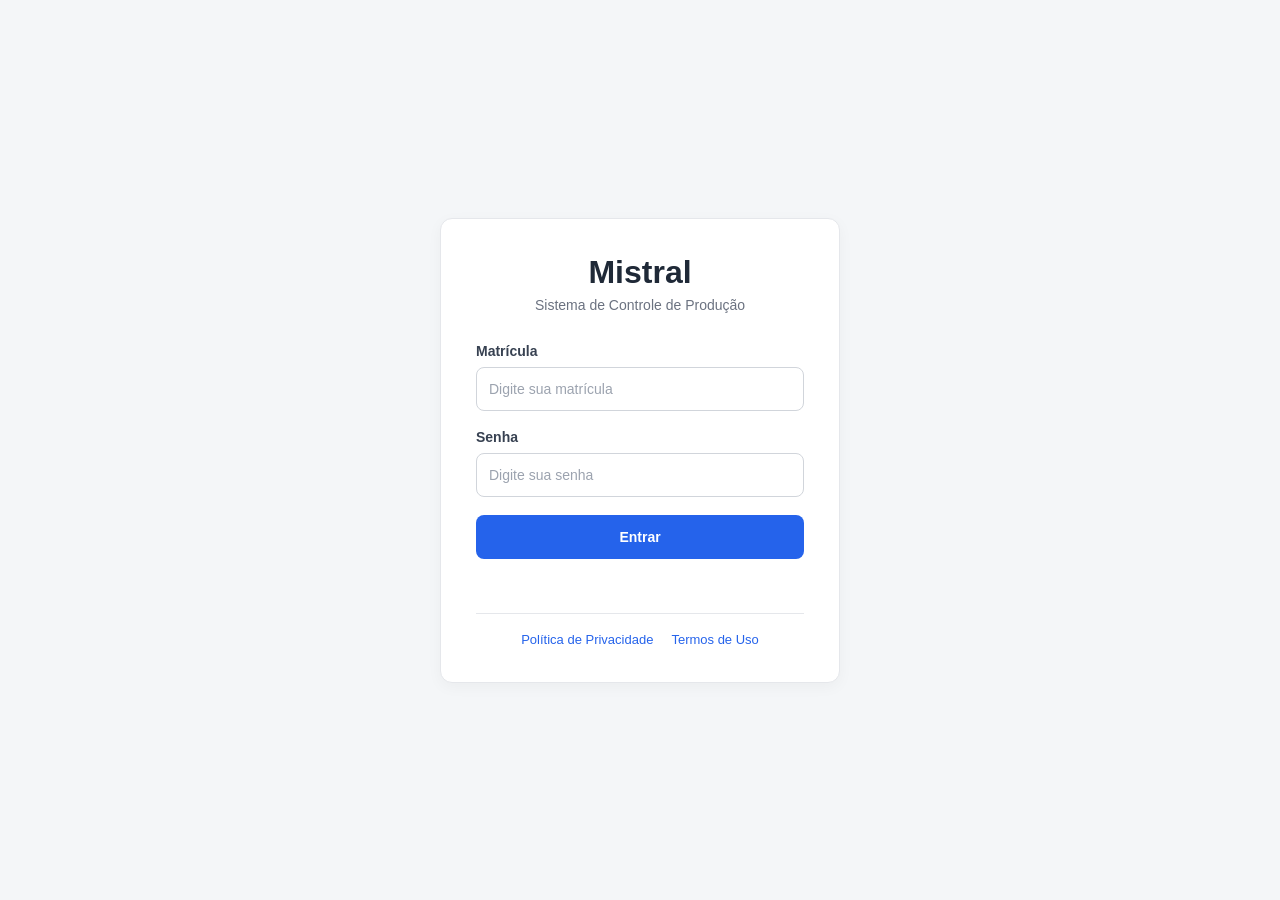
==== Front-end/html/feriados.html @ 5cb9f05c "envio do front end" ====
<!DOCTYPE html>
<html lang="pt-BR">
<head>
    <meta charset="UTF-8">
    <meta name="viewport" content="width=device-width, initial-scale=1.0">
    <title>Mistral - Feriados</title>
    <link rel="stylesheet" href="../css/feriados.css">
</head>

<body>

<header class="cabecalho">

    <div class="logo">
        <h1>Mistral</h1>
        <span>Feriados</span>
    </div>

    <div class="acoes-cabecalho">
        <a href="index.html">Início</a>
        <button id="botaoSair">Sair</button>
    </div>

</header>

<main class="conteudo">

    <section class="cabecalho-pagina">

        <h2>Consulta de feriados</h2>

        <p>
            Consulte os feriados de um determinado ano.
        </p>

    </section>

    <section class="cartao">

        <form id="formularioFeriado">

            <div class="campo">

                <label for="ano">Ano</label>

                <input
                    type="number"
                    id="ano"
                    min="1900"
                    max="2199"
                    value="2026"
                    required
                >

            </div>

            <button type="submit">
                Consultar feriados
            </button>

        </form>

        <p id="mensagem"></p>

    </section>

    <section class="cartao tabela-area">

        <div class="titulo-tabela">

            <div>
                <h3>Feriados</h3>

                <p>
                    Feriados encontrados para o ano informado.
                </p>
            </div>

        </div>

        <div class="tabela-container">

            <table>

                <thead>
                    <tr>
                        <th>Data</th>
                        <th>Nome</th>
                        <th>Tipo</th>
                        <th>Dia da semana</th>
                    </tr>
                </thead>

                <tbody id="listaFeriados">

                    <tr>
                        <td colspan="4">
                            Nenhum feriado carregado.
                        </td>
                    </tr>

                </tbody>

            </table>

        </div>

    </section>

</main>

<script src="../js/feriados.js"></script>

</body>
</html>
---- Front-end/css/feriados.css ----
* {
    margin: 0;
    padding: 0;
    box-sizing: border-box;
}

body {
    font-family: Arial, sans-serif;
    background: #f4f6f8;
    color: #1f2937;
    min-height: 100vh;
}

.cabecalho {
    width: 100%;
    min-height: 70px;
    background: #ffffff;
    border-bottom: 1px solid #e5e7eb;
    display: flex;
    align-items: center;
    justify-content: space-between;
    padding: 0 40px;
}

.logo {
    display: flex;
    align-items: center;
    gap: 12px;
}

.logo h1 {
    font-size: 26px;
    color: #1f2937;
}

.logo span {
    font-size: 14px;
    color: #6b7280;
}

.acoes-cabecalho {
    display: flex;
    align-items: center;
    gap: 20px;
}

.acoes-cabecalho a {
    text-decoration: none;
    color: #374151;
    font-size: 14px;
}

.acoes-cabecalho a:hover {
    color: #2563eb;
}

.acoes-cabecalho button {
    border: none;
    background: transparent;
    color: #dc2626;
    font-size: 14px;
    cursor: pointer;
}

.acoes-cabecalho button:hover {
    color: #b91c1c;
}

.conteudo {
    width: 100%;
    max-width: 1200px;
    margin: 0 auto;
    padding: 40px 20px 60px;
}

.cabecalho-pagina {
    margin-bottom: 30px;
}

.cabecalho-pagina h2 {
    font-size: 28px;
    margin-bottom: 8px;
    color: #1f2937;
}

.cabecalho-pagina p {
    font-size: 15px;
    color: #6b7280;
}

.cartao {
    background: #ffffff;
    border: 1px solid #e5e7eb;
    border-radius: 12px;
    padding: 28px;
    box-shadow: 0 4px 15px rgba(0, 0, 0, 0.04);
    margin-bottom: 25px;
}

.campo {
    margin-bottom: 18px;
}

.campo label {
    display: block;
    margin-bottom: 8px;
    font-size: 14px;
    font-weight: bold;
    color: #374151;
}

.campo input {
    width: 100%;
    max-width: 300px;
    height: 44px;
    padding: 0 12px;
    border: 1px solid #d1d5db;
    border-radius: 8px;
    background: #ffffff;
    color: #1f2937;
    font-size: 14px;
    outline: none;
}

.campo input:focus {
    border-color: #2563eb;
    box-shadow: 0 0 0 3px rgba(37, 99, 235, 0.12);
}

form button {
    min-height: 44px;
    padding: 0 20px;
    border: none;
    border-radius: 8px;
    background: #2563eb;
    color: #ffffff;
    font-size: 14px;
    font-weight: bold;
    cursor: pointer;
}

form button:hover {
    background: #1d4ed8;
}

#mensagem {
    min-height: 20px;
    margin-top: 15px;
    font-size: 13px;
}

.tabela-area {
    padding: 28px;
}

.titulo-tabela {
    margin-bottom: 20px;
}

.titulo-tabela h3 {
    font-size: 19px;
    margin-bottom: 6px;
}

.titulo-tabela p {
    color: #6b7280;
    font-size: 14px;
}

.tabela-container {
    width: 100%;
    overflow-x: auto;
}

table {
    width: 100%;
    border-collapse: collapse;
    min-width: 700px;
}

thead {
    background: #f9fafb;
}

th {
    text-align: left;
    padding: 14px 16px;
    border-bottom: 1px solid #e5e7eb;
    color: #374151;
    font-size: 13px;
}

td {
    padding: 15px 16px;
    border-bottom: 1px solid #e5e7eb;
    color: #4b5563;
    font-size: 14px;
}

tbody tr:hover {
    background: #f9fafb;
}

tbody tr:last-child td {
    border-bottom: none;
}

@media (max-width: 700px) {

    .cabecalho {
        padding: 18px 20px;
        flex-direction: column;
        align-items: flex-start;
        gap: 15px;
    }

    .logo {
        flex-direction: column;
        align-items: flex-start;
        gap: 4px;
    }

    .acoes-cabecalho {
        width: 100%;
        justify-content: space-between;
    }

    .conteudo {
        padding: 30px 15px 50px;
    }

    .cabecalho-pagina h2 {
        font-size: 24px;
    }

    .cartao {
        padding: 22px;
    }

    .campo input {
        max-width: none;
    }

    form button {
        width: 100%;
    }
}
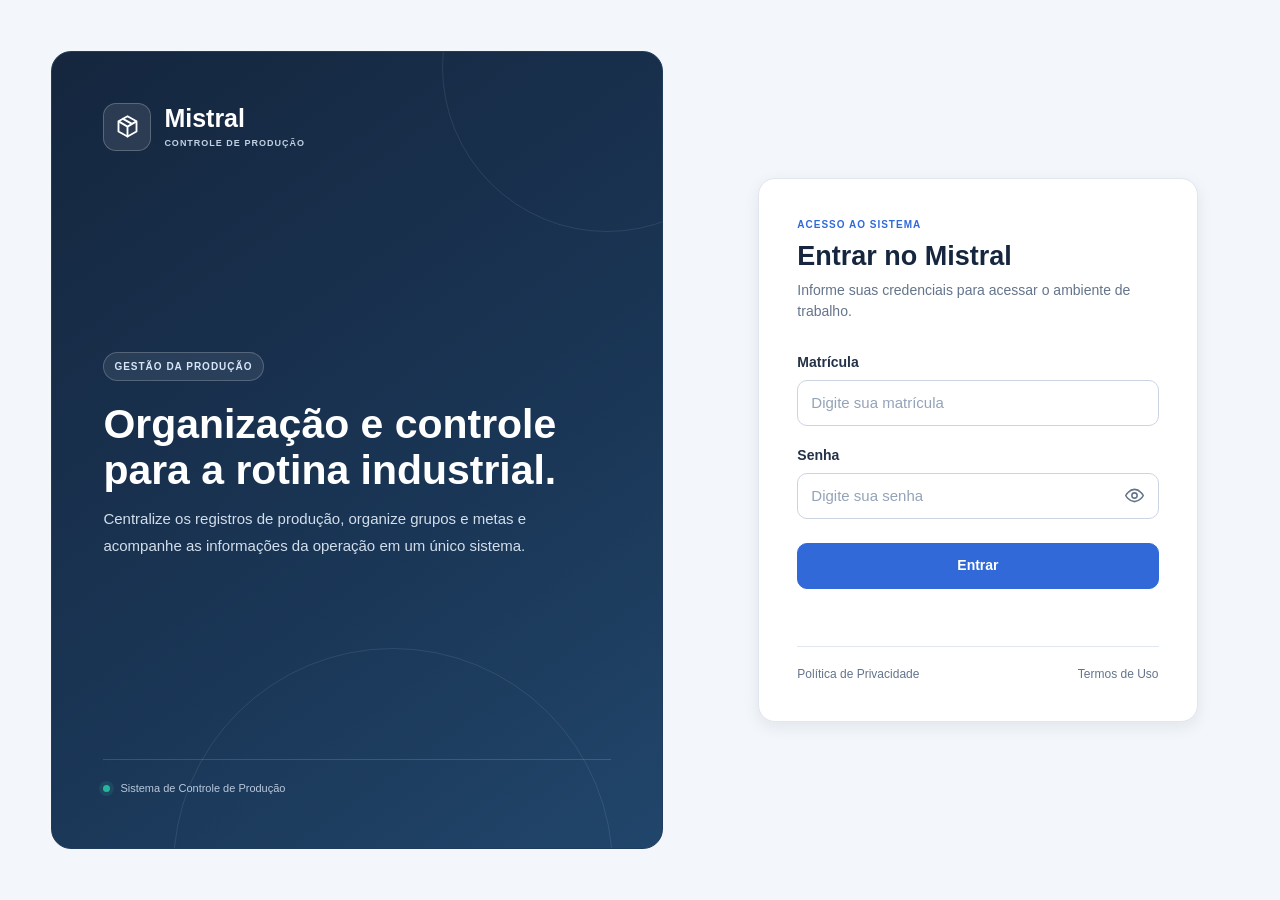
==== commit 39d914e1: "entrega 4 do dia 09/11" ====
--- a/Front-end/html/feriados.html
+++ b/Front-end/html/feriados.html
@@ -1,48 +1,64 @@
+
 <!DOCTYPE html>
 <html lang="pt-BR">
 <head>
     <meta charset="UTF-8">
     <meta name="viewport" content="width=device-width, initial-scale=1.0">
+    <meta name="theme-color" content="#15263E">
     <title>Mistral - Feriados</title>
+
+    <link rel="stylesheet" href="../css/global.css">
+    <link rel="stylesheet" href="../css/layout.css">
+    <link rel="stylesheet" href="../css/componentes.css">
     <link rel="stylesheet" href="../css/feriados.css">
 </head>
-
 <body>
-
 <header class="cabecalho">
-
     <div class="logo">
         <h1>Mistral</h1>
-        <span>Feriados</span>
+        <span>Consulta de Feriados</span>
     </div>
 
-    <div class="acoes-cabecalho">
+    <nav class="acoes-cabecalho" aria-label="Ações da página">
         <a href="index.html">Início</a>
-        <button id="botaoSair">Sair</button>
-    </div>
-
+        <a href="relatorios.html">Relatórios</a>
+        <button id="botaoSair" type="button">Sair</button>
+    </nav>
 </header>
 
-<main class="conteudo">
+<main class="conteudo conteudo-feriados">
+    <section class="cabecalho-feriados" aria-labelledby="tituloFeriados">
+        <div>
+            <span class="sobretitulo-feriados">CALENDÁRIO E PLANEJAMENTO</span>
+            <h2 id="tituloFeriados">Consulta de feriados</h2>
+            <p>Consulte os feriados de um ano e utilize essas informações no planejamento das atividades da fábrica.</p>
+        </div>
 
-    <section class="cabecalho-pagina">
-
-        <h2>Consulta de feriados</h2>
-
-        <p>
-            Consulte os feriados de um determinado ano.
-        </p>
-
+        <span class="contexto-feriados">
+            <span aria-hidden="true"></span>
+            Consulta anual
+        </span>
     </section>
 
-    <section class="cartao">
+    <section class="painel-consulta-feriados" aria-labelledby="tituloConsultaFeriados">
+        <div class="consulta-feriados-introducao">
+            <span class="icone-calendario-feriados" aria-hidden="true">
+                <svg viewBox="0 0 24 24">
+                    <rect x="3.5" y="5" width="17" height="15.5" rx="2" />
+                    <path d="M7.5 3v4M16.5 3v4M3.5 9.5h17M8 13h.01M12 13h.01M16 13h.01M8 16.5h.01M12 16.5h.01" />
+                </svg>
+            </span>
 
-        <form id="formularioFeriado">
+            <div>
+                <span class="consulta-feriados-etiqueta">PESQUISA POR ANO</span>
+                <h3 id="tituloConsultaFeriados">Selecione o ano</h3>
+                <p>Informe o ano desejado para consultar a relação de feriados disponível.</p>
+            </div>
+        </div>
 
-            <div class="campo">
-
-                <label for="ano">Ano</label>
-
+        <form id="formularioFeriado" class="formulario-feriados">
+            <div class="campo campo-ano-feriados">
+                <label for="ano">Ano de consulta</label>
                 <input
                     type="number"
                     id="ano"
@@ -51,37 +67,40 @@
                     value="2026"
                     required
                 >
-
             </div>
 
-            <button type="submit">
+            <button class="botao" type="submit">
                 Consultar feriados
+                <svg viewBox="0 0 24 24" aria-hidden="true">
+                    <path d="M5 12h14M13 6l6 6-6 6" />
+                </svg>
             </button>
-
         </form>
 
-        <p id="mensagem"></p>
-
+        <p id="mensagem" class="mensagem mensagem-feriados" role="status" aria-live="polite"></p>
     </section>
 
-    <section class="cartao tabela-area">
-
-        <div class="titulo-tabela">
-
-            <div>
-                <h3>Feriados</h3>
-
-                <p>
-                    Feriados encontrados para o ano informado.
-                </p>
+    <section class="painel-resultado-feriados" aria-labelledby="tituloResultadoFeriados">
+        <div class="resultado-feriados-cabecalho">
+            <div class="resultado-feriados-titulo">
+                <span class="resultado-feriados-etiqueta">CALENDÁRIO CONSULTADO</span>
+                <h3 id="tituloResultadoFeriados">Feriados encontrados</h3>
+                <p>Relação de feriados retornada para o ano informado.</p>
             </div>
 
+            <span class="resultado-feriados-simbolo" aria-hidden="true">
+                <svg viewBox="0 0 24 24">
+                    <path d="M5 4.5h14a1.5 1.5 0 0 1 1.5 1.5v13H3.5V6A1.5 1.5 0 0 1 5 4.5Z" />
+                    <path d="M7.5 2.5v4M16.5 2.5v4M3.5 9.5h17M8 13h.01M12 13h.01M16 13h.01M8 16.5h.01M12 16.5h.01" />
+                </svg>
+            </span>
         </div>
 
-        <div class="tabela-container">
-
-            <table>
-
+        <div class="tabela-container tabela-feriados-container">
+            <table class="tabela-feriados">
+                <caption class="texto-acessivel">
+                    Feriados do ano consultado, com data, nome, tipo e dia da semana.
+                </caption>
                 <thead>
                     <tr>
                         <th>Data</th>
@@ -90,26 +109,17 @@
                         <th>Dia da semana</th>
                     </tr>
                 </thead>
-
                 <tbody id="listaFeriados">
-
                     <tr>
-                        <td colspan="4">
-                            Nenhum feriado carregado.
-                        </td>
+                        <td colspan="4">Nenhum feriado carregado.</td>
                     </tr>
-
                 </tbody>
-
             </table>
-
         </div>
-
     </section>
-
 </main>
 
 <script src="../js/feriados.js"></script>
-
+<script src="../js/layout.js"></script>
 </body>
-</html>+</html>
--- a/Front-end/css/global.css
+++ b/Front-end/css/global.css
@@ -0,0 +1,145 @@
+
+:root {
+    --cor-marinho: #15263E;
+    --cor-azul: #3169D9;
+    --cor-azul-hover: #2557BD;
+    --cor-verde-azulado: #0F8B78;
+
+    --cor-fundo: #F3F6FA;
+    --cor-superficie: #FFFFFF;
+    --cor-superficie-suave: #F8FAFD;
+
+    --cor-texto: #243247;
+    --cor-texto-secundario: #64748B;
+    --cor-texto-suave: #94A3B8;
+
+    --cor-borda: #E1E7EF;
+    --cor-borda-forte: #CBD5E1;
+
+    --cor-sucesso: #16836F;
+    --cor-sucesso-fundo: #E9F7F2;
+    --cor-erro: #C43D45;
+    --cor-erro-fundo: #FDEEEF;
+    --cor-aviso: #A96F18;
+    --cor-aviso-fundo: #FFF7E8;
+    --cor-info: #3169D9;
+    --cor-info-fundo: #EDF3FF;
+
+    --sombra-leve: 0 1px 3px rgba(21, 38, 62, 0.06);
+    --sombra-media: 0 5px 16px rgba(21, 38, 62, 0.08);
+    --sombra-elevada: 0 14px 34px rgba(21, 38, 62, 0.14);
+
+    --raio-pequeno: 6px;
+    --raio-padrao: 10px;
+    --raio-grande: 14px;
+    --raio-extra: 18px;
+
+    --espaco-1: 4px;
+    --espaco-2: 8px;
+    --espaco-3: 12px;
+    --espaco-4: 16px;
+    --espaco-5: 20px;
+    --espaco-6: 24px;
+    --espaco-7: 32px;
+    --espaco-8: 40px;
+
+    --fonte-principal: "Segoe UI", Arial, Helvetica, sans-serif;
+    --texto-pequeno: 12px;
+    --texto-secundario: 14px;
+    --texto-base: 15px;
+    --texto-subtitulo: 18px;
+    --texto-titulo: 24px;
+    --texto-destaque: 30px;
+
+    --largura-menu: 256px;
+    --altura-cabecalho: 76px;
+    --largura-conteudo: 1440px;
+
+    --transicao-padrao: 180ms ease;
+}
+
+*,
+*::before,
+*::after {
+    box-sizing: border-box;
+}
+
+html {
+    min-height: 100%;
+    scroll-behavior: smooth;
+}
+
+body {
+    min-height: 100vh;
+    margin: 0;
+    color: var(--cor-texto);
+    background: var(--cor-fundo);
+    font-family: var(--fonte-principal);
+    font-size: var(--texto-base);
+    line-height: 1.5;
+}
+
+button,
+input,
+select,
+textarea {
+    font: inherit;
+}
+
+button {
+    cursor: pointer;
+}
+
+button:disabled,
+input:disabled,
+select:disabled,
+textarea:disabled {
+    cursor: not-allowed;
+    opacity: 0.62;
+}
+
+a {
+    color: var(--cor-azul);
+    text-decoration: none;
+}
+
+a:hover {
+    color: var(--cor-azul-hover);
+}
+
+img,
+svg {
+    max-width: 100%;
+}
+
+[hidden] {
+    display: none !important;
+}
+
+.texto-acessivel {
+    position: absolute !important;
+    width: 1px !important;
+    height: 1px !important;
+    padding: 0 !important;
+    margin: -1px !important;
+    overflow: hidden !important;
+    clip: rect(0, 0, 0, 0) !important;
+    white-space: nowrap !important;
+    border: 0 !important;
+}
+
+:focus-visible {
+    outline: 3px solid rgba(49, 105, 217, 0.35);
+    outline-offset: 2px;
+}
+
+@media (prefers-reduced-motion: reduce) {
+    *,
+    *::before,
+    *::after {
+        scroll-behavior: auto !important;
+        transition-duration: 0.01ms !important;
+        animation-duration: 0.01ms !important;
+        animation-iteration-count: 1 !important;
+    }
+}
--- a/Front-end/css/layout.css
+++ b/Front-end/css/layout.css
@@ -0,0 +1,297 @@
+
+.mistral-app .app-layout {
+    min-height: 100vh;
+}
+
+.mistral-app .menu-lateral {
+    position: fixed;
+    z-index: 100;
+    inset: 0 auto 0 0;
+    display: flex;
+    flex-direction: column;
+    width: var(--largura-menu);
+    min-height: 100vh;
+    padding: 24px 16px 18px;
+    color: #FFFFFF;
+    background: var(--cor-marinho);
+}
+
+.mistral-app .menu-marca {
+    display: flex;
+    flex-direction: column;
+    gap: 2px;
+    padding: 2px 12px 22px;
+    border-bottom: 1px solid rgba(255, 255, 255, 0.13);
+}
+
+.mistral-app .menu-marca strong {
+    color: #FFFFFF;
+    font-size: 26px;
+    font-weight: 700;
+}
+
+.mistral-app .menu-marca span {
+    color: #AFC0D6;
+    font-size: 10px;
+    font-weight: 600;
+    letter-spacing: 1px;
+}
+
+.mistral-app .menu-navegacao {
+    display: flex;
+    flex-direction: column;
+    gap: 5px;
+    margin-top: 22px;
+}
+
+.mistral-app .menu-grupo-titulo {
+    margin: 18px 12px 6px;
+    color: #91A5C0;
+    font-size: 10px;
+    font-weight: 700;
+    letter-spacing: 1px;
+    text-transform: uppercase;
+}
+
+.mistral-app .menu-link {
+    position: relative;
+    display: flex;
+    align-items: center;
+    min-height: 44px;
+    padding: 10px 13px;
+    border-radius: var(--raio-padrao);
+    color: #D8E2EF;
+    font-size: var(--texto-secundario);
+    font-weight: 500;
+    transition: background var(--transicao-padrao), color var(--transicao-padrao);
+}
+
+.mistral-app .menu-link:hover {
+    color: #FFFFFF;
+    background: rgba(255, 255, 255, 0.09);
+}
+
+.mistral-app .menu-link.ativo {
+    color: #FFFFFF;
+    background: var(--cor-azul);
+    font-weight: 600;
+}
+
+.mistral-app .menu-link.ativo::before {
+    position: absolute;
+    top: 10px;
+    bottom: 10px;
+    left: 0;
+    width: 3px;
+    border-radius: 0 3px 3px 0;
+    background: #FFFFFF;
+    content: "";
+}
+
+.mistral-app .menu-rodape {
+    margin-top: auto;
+    padding: 16px 12px 0;
+    border-top: 1px solid rgba(255, 255, 255, 0.13);
+    color: #AFC0D6;
+    font-size: var(--texto-pequeno);
+}
+
+.mistral-app .app-principal {
+    min-width: 0;
+    min-height: 100vh;
+    margin-left: var(--largura-menu);
+}
+
+.mistral-app .cabecalho-global {
+    position: sticky;
+    z-index: 50;
+    top: 0;
+    display: flex;
+    align-items: center;
+    justify-content: space-between;
+    gap: 20px;
+    min-height: var(--altura-cabecalho);
+    padding: 12px 32px;
+    border-bottom: 1px solid var(--cor-borda);
+    background: rgba(255, 255, 255, 0.97);
+    box-shadow: var(--sombra-leve);
+    backdrop-filter: blur(10px);
+}
+
+.mistral-app .cabecalho-esquerda {
+    display: flex;
+    align-items: center;
+    gap: 12px;
+    min-width: 0;
+}
+
+.mistral-app .cabecalho-pagina-info h1 {
+    margin: 0;
+    color: var(--cor-marinho);
+    font-size: 19px;
+    font-weight: 700;
+}
+
+.mistral-app .cabecalho-pagina-info p {
+    margin: 2px 0 0;
+    color: var(--cor-texto-secundario);
+    font-size: var(--texto-pequeno);
+}
+
+.mistral-app .acoes-cabecalho {
+    display: flex;
+    align-items: center;
+    gap: 12px;
+}
+
+.mistral-app .identificacao-perfil {
+    color: var(--cor-texto-secundario);
+    font-size: var(--texto-pequeno);
+}
+
+.mistral-app .botao-menu-mobile,
+.mistral-app .menu-fundo {
+    display: none;
+}
+
+.mistral-app .conteudo {
+    width: 100%;
+    max-width: var(--largura-conteudo);
+    margin: 0 auto;
+    padding: 32px;
+}
+
+.mistral-publico .cabecalho-publico {
+    display: flex;
+    align-items: center;
+    justify-content: space-between;
+    min-height: 76px;
+    padding: 14px 24px;
+    border-bottom: 1px solid var(--cor-borda);
+    background: #FFFFFF;
+}
+
+.mistral-publico .cabecalho-publico h1 {
+    margin: 0;
+    color: var(--cor-marinho);
+    font-size: 25px;
+}
+
+.mistral-publico .cabecalho-publico p {
+    margin: 2px 0 0;
+    color: var(--cor-texto-secundario);
+    font-size: var(--texto-pequeno);
+}
+
+.mistral-publico .conteudo {
+    width: min(100% - 40px, 1040px);
+    margin: 32px auto;
+    padding: 0;
+}
+
+.mistral-publico .botao-secundario {
+    display: inline-flex;
+    align-items: center;
+    justify-content: center;
+    min-height: 38px;
+    padding: 8px 14px;
+    border: 1px solid var(--cor-borda-forte);
+    border-radius: var(--raio-padrao);
+    color: var(--cor-texto);
+    background: #FFFFFF;
+    font-size: var(--texto-secundario);
+    font-weight: 600;
+}
+
+.mistral-publico .botao-secundario:hover {
+    border-color: var(--cor-azul);
+    color: var(--cor-azul);
+}
+
+@media (max-width: 980px) {
+    :root {
+        --largura-menu: 232px;
+    }
+
+    .mistral-app .conteudo {
+        padding: 26px 22px;
+    }
+}
+
+@media (max-width: 760px) {
+    .mistral-app .menu-lateral {
+        z-index: 120;
+        transform: translateX(-100%);
+        transition: transform var(--transicao-padrao);
+    }
+
+    .mistral-app.menu-aberto .menu-lateral {
+        transform: translateX(0);
+    }
+
+    .mistral-app .menu-fundo {
+        position: fixed;
+        z-index: 110;
+        inset: 0;
+        display: block;
+        border: 0;
+        background: rgba(12, 24, 40, 0.48);
+        opacity: 0;
+        pointer-events: none;
+        transition: opacity var(--transicao-padrao);
+    }
+
+    .mistral-app.menu-aberto .menu-fundo {
+        opacity: 1;
+        pointer-events: auto;
+    }
+
+    .mistral-app .app-principal {
+        margin-left: 0;
+    }
+
+    .mistral-app .cabecalho-global {
+        min-height: 68px;
+        padding: 12px 18px;
+    }
+
+    .mistral-app .botao-menu-mobile {
+        display: inline-flex;
+        align-items: center;
+        justify-content: center;
+        width: 40px;
+        height: 40px;
+        padding: 0;
+        border: 1px solid var(--cor-borda);
+        border-radius: var(--raio-padrao);
+        color: var(--cor-marinho);
+        background: #FFFFFF;
+        font-size: 21px;
+    }
+
+    .mistral-app .conteudo {
+        padding: 22px 16px;
+    }
+}
+
+@media (max-width: 480px) {
+    .mistral-app .cabecalho-global {
+        padding: 12px;
+    }
+
+    .mistral-app .cabecalho-pagina-info h1 {
+        font-size: 16px;
+    }
+
+    .mistral-app .identificacao-perfil {
+        display: none;
+    }
+
+    .mistral-app .conteudo {
+        padding: 18px 12px;
+    }
+
+    .mistral-publico .cabecalho-publico {
+        padding: 14px 20px;
+    }
+}
--- a/Front-end/css/componentes.css
+++ b/Front-end/css/componentes.css
@@ -0,0 +1,497 @@
+
+.mistral-app h1,
+.mistral-app h2,
+.mistral-app h3,
+.mistral-app h4,
+.mistral-publico h1,
+.mistral-publico h2,
+.mistral-publico h3,
+.mistral-publico h4 {
+    color: var(--cor-marinho);
+    line-height: 1.3;
+}
+
+.mistral-app .introducao,
+.mistral-app .cabecalho-pagina,
+.mistral-app .apresentacao {
+    margin-bottom: 26px;
+}
+
+.mistral-app .introducao h2,
+.mistral-app .cabecalho-pagina h2,
+.mistral-app .apresentacao h2 {
+    margin: 0 0 7px;
+    font-size: 26px;
+}
+
+.mistral-app .introducao p,
+.mistral-app .cabecalho-pagina p,
+.mistral-app .apresentacao p,
+.mistral-app .descricao {
+    margin-top: 0;
+    color: var(--cor-texto-secundario);
+    line-height: 1.6;
+}
+
+.mistral-app .cartao,
+.mistral-publico .cartao {
+    min-width: 0;
+    margin-bottom: 22px;
+    padding: 24px;
+    border: 1px solid var(--cor-borda);
+    border-radius: var(--raio-grande);
+    background: var(--cor-superficie);
+    box-shadow: var(--sombra-leve);
+}
+
+.mistral-app .cartao h3,
+.mistral-app .cartao h4 {
+    margin-top: 0;
+}
+
+.mistral-app .campo {
+    display: flex;
+    flex-direction: column;
+    gap: 7px;
+    min-width: 0;
+    margin-bottom: 17px;
+}
+
+.mistral-app .campo label {
+    color: var(--cor-texto);
+    font-size: var(--texto-secundario);
+    font-weight: 600;
+}
+
+.mistral-app .campo input,
+.mistral-app .campo select,
+.mistral-app .campo textarea {
+    width: 100%;
+    min-width: 0;
+    min-height: 42px;
+    padding: 9px 12px;
+    border: 1px solid var(--cor-borda-forte);
+    border-radius: var(--raio-padrao);
+    color: var(--cor-texto);
+    background: #FFFFFF;
+    transition: border-color var(--transicao-padrao), box-shadow var(--transicao-padrao);
+}
+
+.mistral-app .campo textarea {
+    min-height: 100px;
+    resize: vertical;
+}
+
+.mistral-app .campo input:focus,
+.mistral-app .campo select:focus,
+.mistral-app .campo textarea:focus {
+    border-color: var(--cor-azul);
+    outline: 0;
+    box-shadow: 0 0 0 3px rgba(49, 105, 217, 0.12);
+}
+
+.mistral-app .campo input:disabled,
+.mistral-app .campo select:disabled,
+.mistral-app .campo textarea:disabled {
+    background: var(--cor-superficie-suave);
+}
+
+.mistral-app .campos,
+.mistral-app .filtros {
+    display: grid;
+    grid-template-columns: repeat(2, minmax(0, 1fr));
+    gap: 4px 20px;
+}
+
+.mistral-app .campos > *,
+.mistral-app .filtros > * {
+    min-width: 0;
+}
+
+.mistral-app .botao,
+.mistral-app button.botao,
+.mistral-app form button[type="submit"] {
+    display: inline-flex;
+    align-items: center;
+    justify-content: center;
+    gap: 8px;
+    min-height: 42px;
+    padding: 9px 17px;
+    border: 1px solid var(--cor-azul);
+    border-radius: var(--raio-padrao);
+    color: #FFFFFF;
+    background: var(--cor-azul);
+    font-size: var(--texto-secundario);
+    font-weight: 600;
+    transition: background var(--transicao-padrao), border-color var(--transicao-padrao), transform var(--transicao-padrao);
+}
+
+.mistral-app .botao:hover:not(:disabled),
+.mistral-app button.botao:hover:not(:disabled),
+.mistral-app form button[type="submit"]:hover:not(:disabled) {
+    border-color: var(--cor-azul-hover);
+    background: var(--cor-azul-hover);
+}
+
+.mistral-app .botao:active:not(:disabled) {
+    transform: translateY(1px);
+}
+
+.mistral-app .botao-secundario,
+.mistral-app button.botao-secundario {
+    display: inline-flex;
+    align-items: center;
+    justify-content: center;
+    gap: 8px;
+    min-height: 40px;
+    padding: 8px 15px;
+    border: 1px solid var(--cor-borda-forte);
+    border-radius: var(--raio-padrao);
+    color: var(--cor-texto);
+    background: #FFFFFF;
+    font-size: var(--texto-secundario);
+    font-weight: 600;
+    transition: border-color var(--transicao-padrao), background var(--transicao-padrao), color var(--transicao-padrao);
+}
+
+.mistral-app .botao-secundario:hover:not(:disabled),
+.mistral-app button.botao-secundario:hover:not(:disabled) {
+    border-color: var(--cor-azul);
+    color: var(--cor-azul);
+    background: var(--cor-superficie-suave);
+}
+
+.mistral-app .botao-sair {
+    min-height: 38px;
+    padding: 7px 13px;
+    border: 1px solid var(--cor-borda);
+    border-radius: var(--raio-padrao);
+    color: var(--cor-texto-secundario);
+    background: #FFFFFF;
+    font-size: var(--texto-secundario);
+    font-weight: 600;
+}
+
+.mistral-app .botao-sair:hover {
+    border-color: #F4C9CC;
+    color: var(--cor-erro);
+    background: var(--cor-erro-fundo);
+}
+
+.mistral-app #botaoAtualizar {
+    display: inline-flex;
+    align-items: center;
+    justify-content: center;
+    min-height: 40px;
+    padding: 8px 15px;
+    border: 1px solid var(--cor-borda-forte);
+    border-radius: var(--raio-padrao);
+    color: var(--cor-texto);
+    background: #FFFFFF;
+    font-size: var(--texto-secundario);
+    font-weight: 600;
+}
+
+.mistral-app #botaoAtualizar:hover:not(:disabled) {
+    border-color: var(--cor-azul);
+    color: var(--cor-azul);
+    background: var(--cor-superficie-suave);
+}
+
+.mistral-app #mensagem:not(.mensagem) {
+    margin-top: 12px;
+    padding: 11px 14px;
+    border-radius: var(--raio-padrao);
+    color: var(--cor-texto-secundario);
+    background: var(--cor-superficie-suave);
+    font-size: var(--texto-secundario);
+}
+
+.mistral-app .tabela-container {
+    width: 100%;
+    overflow-x: auto;
+    border: 1px solid var(--cor-borda);
+    border-radius: var(--raio-padrao);
+    background: #FFFFFF;
+}
+
+.mistral-app table {
+    width: 100%;
+    border-collapse: collapse;
+    border-spacing: 0;
+    font-size: var(--texto-secundario);
+}
+
+.mistral-app thead {
+    background: #F1F5FA;
+}
+
+.mistral-app th {
+    padding: 13px 14px;
+    border-bottom: 1px solid var(--cor-borda);
+    color: var(--cor-marinho);
+    font-size: var(--texto-pequeno);
+    font-weight: 700;
+    text-align: left;
+    white-space: nowrap;
+}
+
+.mistral-app td {
+    padding: 13px 14px;
+    border-bottom: 1px solid #EDF0F5;
+    color: var(--cor-texto);
+    vertical-align: middle;
+}
+
+.mistral-app tbody tr:hover {
+    background: #F7F9FC;
+}
+
+.mistral-app tbody tr:last-child td {
+    border-bottom: 0;
+}
+
+.mistral-app .resumos {
+    display: grid;
+    grid-template-columns: repeat(3, minmax(0, 1fr));
+    gap: 16px;
+    margin-bottom: 24px;
+}
+
+.mistral-app .resumo {
+    display: flex;
+    flex-direction: column;
+    gap: 7px;
+    min-width: 0;
+    padding: 19px;
+    border: 1px solid var(--cor-borda);
+    border-radius: var(--raio-grande);
+    background: #FFFFFF;
+    box-shadow: var(--sombra-leve);
+}
+
+.mistral-app .resumo span {
+    color: var(--cor-texto-secundario);
+    font-size: var(--texto-secundario);
+}
+
+.mistral-app .resumo strong {
+    color: var(--cor-marinho);
+    font-size: 25px;
+    font-weight: 700;
+    overflow-wrap: anywhere;
+}
+
+.mistral-app .resumo small {
+    color: var(--cor-texto-suave);
+    font-size: var(--texto-pequeno);
+}
+
+.mistral-app .mensagem {
+    display: none;
+    margin-top: 12px;
+    padding: 11px 14px;
+    border: 1px solid transparent;
+    border-radius: var(--raio-padrao);
+    font-size: var(--texto-secundario);
+    line-height: 1.5;
+}
+
+.mistral-app .mensagem.erro,
+.mistral-app .mensagem.sucesso,
+.mistral-app .mensagem.info,
+.mistral-app .mensagem.aviso {
+    display: block;
+}
+
+.mistral-app .mensagem.erro {
+    border-color: #F3C9CC;
+    color: var(--cor-erro);
+    background: var(--cor-erro-fundo);
+}
+
+.mistral-app .mensagem.sucesso {
+    border-color: #C5EBDD;
+    color: var(--cor-sucesso);
+    background: var(--cor-sucesso-fundo);
+}
+
+.mistral-app .mensagem.info {
+    border-color: #C9D9FA;
+    color: var(--cor-info);
+    background: var(--cor-info-fundo);
+}
+
+.mistral-app .mensagem.aviso {
+    border-color: #F2DFB7;
+    color: var(--cor-aviso);
+    background: var(--cor-aviso-fundo);
+}
+
+.mistral-app .acoes-tabela,
+.mistral-app .cabecalho-resultado,
+.mistral-app .grupo-botoes {
+    display: flex;
+    align-items: center;
+    justify-content: space-between;
+    gap: 14px;
+}
+
+.mistral-app .acoes-tabela {
+    flex-wrap: wrap;
+    margin-bottom: 16px;
+}
+
+.mistral-app .cabecalho-resultado {
+    margin-bottom: 20px;
+}
+
+.mistral-app .cabecalho-resultado h2 {
+    margin: 0 0 5px;
+}
+
+.mistral-app .cabecalho-resultado .descricao {
+    margin-bottom: 0;
+}
+
+.mistral-app .grupo-botoes {
+    flex-wrap: wrap;
+    justify-content: flex-start;
+    margin: 12px 0;
+}
+
+.mistral-app .atualizacao,
+.mistral-app .ajuda-campo,
+.mistral-app .ajuda-formulario {
+    color: var(--cor-texto-secundario);
+    font-size: var(--texto-pequeno);
+    line-height: 1.5;
+}
+
+.mistral-app .titulo-tabela {
+    display: flex;
+    align-items: center;
+    justify-content: space-between;
+    gap: 16px;
+    margin-bottom: 16px;
+}
+
+.mistral-app .titulo-tabela h3,
+.mistral-app .titulo-tabela p {
+    margin-top: 0;
+}
+
+.mistral-app .titulo-tabela p {
+    margin-bottom: 0;
+    color: var(--cor-texto-secundario);
+    font-size: var(--texto-secundario);
+}
+
+.mistral-app dialog {
+    width: min(640px, calc(100% - 28px));
+    max-height: 88vh;
+    margin: auto;
+    padding: 0;
+    overflow: auto;
+    border: 1px solid var(--cor-borda);
+    border-radius: var(--raio-grande);
+    color: var(--cor-texto);
+    background: #FFFFFF;
+    box-shadow: var(--sombra-elevada);
+}
+
+.mistral-app dialog::backdrop {
+    background: rgba(15, 29, 48, 0.55);
+    backdrop-filter: blur(2px);
+}
+
+.mistral-app .dialog-acoes {
+    display: flex;
+    justify-content: flex-end;
+    flex-wrap: wrap;
+    gap: 10px;
+    margin-top: 20px;
+}
+
+.mistral-app .secao-endereco {
+    margin-top: 20px;
+    padding-top: 18px;
+    border-top: 1px solid var(--cor-borda);
+}
+
+.mistral-app .secao-endereco h4 {
+    margin-bottom: 8px;
+}
+
+@media (max-width: 900px) {
+    .mistral-app .resumos {
+        grid-template-columns: repeat(2, minmax(0, 1fr));
+    }
+}
+
+@media (max-width: 600px) {
+    .mistral-app .campos,
+    .mistral-app .filtros,
+    .mistral-app .resumos {
+        grid-template-columns: 1fr;
+        gap: 0;
+    }
+
+    .mistral-app .cartao,
+    .mistral-app .resumo {
+        padding: 17px;
+    }
+
+    .mistral-app .cabecalho-resultado,
+    .mistral-app .titulo-tabela {
+        align-items: flex-start;
+        flex-direction: column;
+    }
+
+    .mistral-app .acoes-tabela {
+        align-items: stretch;
+        flex-direction: column;
+    }
+
+    .mistral-app .acoes-tabela > button {
+        width: 100%;
+    }
+
+    .mistral-app .grupo-botoes {
+        align-items: stretch;
+        flex-direction: column;
+    }
+
+    .mistral-app .grupo-botoes button {
+        width: 100%;
+    }
+}
+
+@media print {
+    .mistral-app .menu-lateral,
+    .mistral-app .cabecalho-global,
+    .mistral-app .botao,
+    .mistral-app .botao-secundario,
+    .mistral-app .botao-sair {
+        display: none !important;
+    }
+
+    .mistral-app .app-principal {
+        margin: 0;
+    }
+
+    .mistral-app .conteudo {
+        max-width: none;
+        padding: 0;
+    }
+
+    .mistral-app .cartao,
+    .mistral-app .resumo {
+        break-inside: avoid;
+        box-shadow: none;
+    }
+
+    .mistral-app .tabela-container {
+        overflow: visible;
+    }
+}
--- a/Front-end/css/feriados.css
+++ b/Front-end/css/feriados.css
@@ -1,247 +1,370 @@
-* {
+
+.mistral-app .conteudo-feriados {
+    max-width: 1480px;
+    padding: 34px 36px 50px;
+}
+
+.mistral-app .cabecalho-feriados {
+    display: flex;
+    align-items: flex-end;
+    justify-content: space-between;
+    gap: 22px;
+    margin-bottom: 25px;
+    padding-bottom: 20px;
+    border-bottom: 1px solid var(--cor-borda);
+}
+
+.mistral-app .sobretitulo-feriados,
+.mistral-app .consulta-feriados-etiqueta,
+.mistral-app .resultado-feriados-etiqueta {
+    display: block;
+    margin-bottom: 6px;
+    color: var(--cor-azul);
+    font-size: 10px;
+    font-weight: 700;
+    letter-spacing: 1.05px;
+}
+
+.mistral-app .cabecalho-feriados h2 {
+    margin: 0 0 7px;
+    color: var(--cor-marinho);
+    font-size: 28px;
+    line-height: 1.2;
+}
+
+.mistral-app .cabecalho-feriados p {
+    max-width: 700px;
+    margin: 0;
+    color: var(--cor-texto-secundario);
+    font-size: var(--texto-secundario);
+    line-height: 1.6;
+}
+
+.mistral-app .contexto-feriados {
+    display: inline-flex;
+    align-items: center;
+    gap: 9px;
+    flex-shrink: 0;
+    padding: 9px 13px;
+    border: 1px solid var(--cor-borda);
+    border-radius: 999px;
+    color: var(--cor-texto-secundario);
+    background: #FFFFFF;
+    font-size: var(--texto-pequeno);
+    font-weight: 600;
+}
+
+.mistral-app .contexto-feriados > span {
+    width: 8px;
+    height: 8px;
+    border-radius: 50%;
+    background: var(--cor-verde-azulado);
+    box-shadow: 0 0 0 3px rgba(15, 139, 120, 0.12);
+}
+
+.mistral-app .painel-consulta-feriados {
+    display: grid;
+    grid-template-columns: minmax(0, 1fr) minmax(260px, 0.9fr);
+    align-items: center;
+    gap: 24px;
+    padding: 27px 29px 20px;
+    border: 1px solid #D5E5E2;
+    border-left: 4px solid var(--cor-verde-azulado);
+    border-radius: 14px;
+    background: linear-gradient(110deg, #F0F8F6 0%, #F7FAFC 70%, #FFFFFF 100%);
+    box-shadow: var(--sombra-leve);
+}
+
+.mistral-app .consulta-feriados-introducao {
+    display: flex;
+    align-items: center;
+    gap: 15px;
+    min-width: 0;
+}
+
+.mistral-app .icone-calendario-feriados {
+    display: inline-flex;
+    align-items: center;
+    justify-content: center;
+    flex: 0 0 52px;
+    width: 52px;
+    height: 52px;
+    border: 1px solid #D3E9E2;
+    border-radius: 13px;
+    color: var(--cor-verde-azulado);
+    background: #FFFFFF;
+}
+
+.mistral-app .icone-calendario-feriados svg,
+.mistral-app .resultado-feriados-simbolo svg {
+    width: 26px;
+    height: 26px;
+    fill: none;
+    stroke: currentColor;
+    stroke-width: 1.7;
+    stroke-linecap: round;
+    stroke-linejoin: round;
+}
+
+.mistral-app .consulta-feriados-etiqueta {
+    margin-bottom: 3px;
+    color: var(--cor-verde-azulado);
+    font-size: 9px;
+}
+
+.mistral-app .consulta-feriados-introducao h3 {
+    margin: 0 0 5px;
+    color: var(--cor-marinho);
+    font-size: 19px;
+}
+
+.mistral-app .consulta-feriados-introducao p {
+    max-width: 460px;
+    margin: 0;
+    color: var(--cor-texto-secundario);
+    font-size: var(--texto-pequeno);
+    line-height: 1.55;
+}
+
+.mistral-app .formulario-feriados {
+    display: flex;
+    align-items: flex-end;
+    gap: 12px;
+    min-width: 0;
+}
+
+.mistral-app .campo-ano-feriados {
+    flex: 1;
+    min-width: 0;
+    margin: 0;
+}
+
+.mistral-app .campo-ano-feriados label {
+    margin-bottom: 6px;
+    font-size: 12px;
+}
+
+.mistral-app .campo-ano-feriados input {
+    min-height: 44px;
+    border-color: #C7DCD6;
+    background: #FFFFFF;
+    font-size: 16px;
+    font-weight: 600;
+    font-variant-numeric: tabular-nums;
+}
+
+.mistral-app .campo-ano-feriados input:focus {
+    border-color: var(--cor-verde-azulado);
+    box-shadow: 0 0 0 3px rgba(15, 139, 120, 0.12);
+}
+
+.mistral-app .formulario-feriados > .botao {
+    display: inline-flex;
+    align-items: center;
+    justify-content: center;
+    gap: 9px;
+    min-height: 44px;
+    padding: 9px 15px;
+    border-color: var(--cor-verde-azulado);
+    background: var(--cor-verde-azulado);
+    font-size: 12px;
+    white-space: nowrap;
+}
+
+.mistral-app .formulario-feriados > .botao:hover:not(:disabled) {
+    border-color: #0B7465;
+    background: #0B7465;
+}
+
+.mistral-app .formulario-feriados > .botao svg {
+    width: 15px;
+    height: 15px;
+    fill: none;
+    stroke: currentColor;
+    stroke-width: 1.8;
+    stroke-linecap: round;
+    stroke-linejoin: round;
+}
+
+.mistral-app .mensagem-feriados {
+    display: none;
+    grid-column: 1 / -1;
+    min-height: 0;
     margin: 0;
     padding: 0;
-    box-sizing: border-box;
-}
-
-body {
-    font-family: Arial, sans-serif;
-    background: #f4f6f8;
-    color: #1f2937;
-    min-height: 100vh;
-}
-
-.cabecalho {
-    width: 100%;
-    min-height: 70px;
-    background: #ffffff;
-    border-bottom: 1px solid #e5e7eb;
+    border: 0;
+    background: transparent;
+    font-size: var(--texto-secundario);
+}
+
+.mistral-app .mensagem-feriados:not(:empty) {
+    display: block;
+    margin-top: 10px;
+    padding: 10px 13px;
+    border: 1px solid var(--cor-borda);
+    border-radius: var(--raio-padrao);
+    background: #FFFFFF;
+}
+
+.mistral-app .painel-resultado-feriados {
+    min-width: 0;
+    margin-top: 25px;
+    padding: 23px 24px 24px;
+    border: 1px solid var(--cor-borda);
+    border-radius: 14px;
+    background: #FFFFFF;
+    box-shadow: var(--sombra-leve);
+}
+
+.mistral-app .resultado-feriados-cabecalho {
     display: flex;
     align-items: center;
     justify-content: space-between;
-    padding: 0 40px;
-}
-
-.logo {
-    display: flex;
-    align-items: center;
-    gap: 12px;
-}
-
-.logo h1 {
-    font-size: 26px;
-    color: #1f2937;
-}
-
-.logo span {
-    font-size: 14px;
-    color: #6b7280;
-}
-
-.acoes-cabecalho {
-    display: flex;
-    align-items: center;
-    gap: 20px;
-}
-
-.acoes-cabecalho a {
-    text-decoration: none;
-    color: #374151;
-    font-size: 14px;
-}
-
-.acoes-cabecalho a:hover {
-    color: #2563eb;
-}
-
-.acoes-cabecalho button {
-    border: none;
-    background: transparent;
-    color: #dc2626;
-    font-size: 14px;
-    cursor: pointer;
-}
-
-.acoes-cabecalho button:hover {
-    color: #b91c1c;
-}
-
-.conteudo {
-    width: 100%;
-    max-width: 1200px;
-    margin: 0 auto;
-    padding: 40px 20px 60px;
-}
-
-.cabecalho-pagina {
-    margin-bottom: 30px;
-}
-
-.cabecalho-pagina h2 {
-    font-size: 28px;
-    margin-bottom: 8px;
-    color: #1f2937;
-}
-
-.cabecalho-pagina p {
-    font-size: 15px;
-    color: #6b7280;
-}
-
-.cartao {
-    background: #ffffff;
-    border: 1px solid #e5e7eb;
+    gap: 18px;
+    margin-bottom: 18px;
+}
+
+.mistral-app .resultado-feriados-etiqueta {
+    margin-bottom: 4px;
+    color: #647B99;
+    font-size: 9px;
+}
+
+.mistral-app .resultado-feriados-titulo h3 {
+    margin: 0 0 5px;
+    color: var(--cor-marinho);
+    font-size: 19px;
+}
+
+.mistral-app .resultado-feriados-titulo p {
+    margin: 0;
+    color: var(--cor-texto-secundario);
+    font-size: var(--texto-pequeno);
+    line-height: 1.5;
+}
+
+.mistral-app .resultado-feriados-simbolo {
+    display: inline-flex;
+    align-items: center;
+    justify-content: center;
+    flex: 0 0 44px;
+    width: 44px;
+    height: 44px;
     border-radius: 12px;
-    padding: 28px;
-    box-shadow: 0 4px 15px rgba(0, 0, 0, 0.04);
-    margin-bottom: 25px;
-}
-
-.campo {
-    margin-bottom: 18px;
-}
-
-.campo label {
-    display: block;
-    margin-bottom: 8px;
-    font-size: 14px;
-    font-weight: bold;
-    color: #374151;
-}
-
-.campo input {
-    width: 100%;
-    max-width: 300px;
-    height: 44px;
-    padding: 0 12px;
-    border: 1px solid #d1d5db;
-    border-radius: 8px;
-    background: #ffffff;
-    color: #1f2937;
-    font-size: 14px;
-    outline: none;
-}
-
-.campo input:focus {
-    border-color: #2563eb;
-    box-shadow: 0 0 0 3px rgba(37, 99, 235, 0.12);
-}
-
-form button {
-    min-height: 44px;
-    padding: 0 20px;
-    border: none;
-    border-radius: 8px;
-    background: #2563eb;
-    color: #ffffff;
-    font-size: 14px;
-    font-weight: bold;
-    cursor: pointer;
-}
-
-form button:hover {
-    background: #1d4ed8;
-}
-
-#mensagem {
-    min-height: 20px;
-    margin-top: 15px;
-    font-size: 13px;
-}
-
-.tabela-area {
-    padding: 28px;
-}
-
-.titulo-tabela {
-    margin-bottom: 20px;
-}
-
-.titulo-tabela h3 {
-    font-size: 19px;
-    margin-bottom: 6px;
-}
-
-.titulo-tabela p {
-    color: #6b7280;
-    font-size: 14px;
-}
-
-.tabela-container {
+    color: var(--cor-verde-azulado);
+    background: #EAF6F2;
+}
+
+.mistral-app .tabela-feriados-container {
     width: 100%;
     overflow-x: auto;
-}
-
-table {
+    border: 1px solid var(--cor-borda);
+    border-radius: 10px;
+}
+
+.mistral-app .tabela-feriados {
     width: 100%;
-    border-collapse: collapse;
-    min-width: 700px;
-}
-
-thead {
-    background: #f9fafb;
-}
-
-th {
+    min-width: 650px;
+    border-collapse: separate;
+    border-spacing: 0;
+}
+
+.mistral-app .tabela-feriados thead {
+    background: #F3F6FA;
+}
+
+.mistral-app .tabela-feriados th {
+    padding: 13px 15px;
+    border-bottom: 1px solid var(--cor-borda);
+    color: #53647A;
+    font-size: 10px;
+    font-weight: 700;
+    letter-spacing: 0.35px;
     text-align: left;
-    padding: 14px 16px;
-    border-bottom: 1px solid #e5e7eb;
-    color: #374151;
-    font-size: 13px;
-}
-
-td {
-    padding: 15px 16px;
-    border-bottom: 1px solid #e5e7eb;
-    color: #4b5563;
-    font-size: 14px;
-}
-
-tbody tr:hover {
-    background: #f9fafb;
-}
-
-tbody tr:last-child td {
-    border-bottom: none;
-}
-
-@media (max-width: 700px) {
-
-    .cabecalho {
-        padding: 18px 20px;
+    text-transform: uppercase;
+    white-space: nowrap;
+}
+
+.mistral-app .tabela-feriados td {
+    padding: 13px 15px;
+    border-bottom: 1px solid #EDF1F5;
+    color: var(--cor-texto);
+    font-size: var(--texto-secundario);
+    vertical-align: middle;
+}
+
+.mistral-app .tabela-feriados td:first-child {
+    color: var(--cor-marinho);
+    font-weight: 600;
+    font-variant-numeric: tabular-nums;
+    white-space: nowrap;
+}
+
+.mistral-app .tabela-feriados tbody tr:nth-child(even) {
+    background: #FBFCFE;
+}
+
+.mistral-app .tabela-feriados tbody tr:hover {
+    background: #F1F6FF;
+}
+
+.mistral-app .tabela-feriados tbody tr:last-child td {
+    border-bottom: 0;
+}
+
+@media (max-width: 1000px) {
+    .mistral-app .conteudo-feriados {
+        padding: 29px 25px 44px;
+    }
+
+    .mistral-app .painel-consulta-feriados {
+        grid-template-columns: 1fr;
+        gap: 19px;
+    }
+
+    .mistral-app .formulario-feriados {
+        max-width: 570px;
+    }
+}
+
+@media (max-width: 600px) {
+    .mistral-app .conteudo-feriados {
+        padding: 22px 14px 36px;
+    }
+
+    .mistral-app .cabecalho-feriados {
+        align-items: flex-start;
         flex-direction: column;
+        gap: 13px;
+    }
+
+    .mistral-app .cabecalho-feriados h2 {
+        font-size: 25px;
+    }
+
+    .mistral-app .painel-consulta-feriados,
+    .mistral-app .painel-resultado-feriados {
+        padding: 19px 16px;
+    }
+
+    .mistral-app .consulta-feriados-introducao {
         align-items: flex-start;
-        gap: 15px;
-    }
-
-    .logo {
+    }
+
+    .mistral-app .formulario-feriados {
+        align-items: stretch;
         flex-direction: column;
+    }
+
+    .mistral-app .formulario-feriados > .botao {
+        width: 100%;
+    }
+
+    .mistral-app .resultado-feriados-cabecalho {
         align-items: flex-start;
-        gap: 4px;
-    }
-
-    .acoes-cabecalho {
-        width: 100%;
-        justify-content: space-between;
-    }
-
-    .conteudo {
-        padding: 30px 15px 50px;
-    }
-
-    .cabecalho-pagina h2 {
-        font-size: 24px;
-    }
-
-    .cartao {
-        padding: 22px;
-    }
-
-    .campo input {
-        max-width: none;
-    }
-
-    form button {
-        width: 100%;
-    }
-}+    }
+
+    .mistral-app .tabela-feriados {
+        min-width: 580px;
+    }
+}
